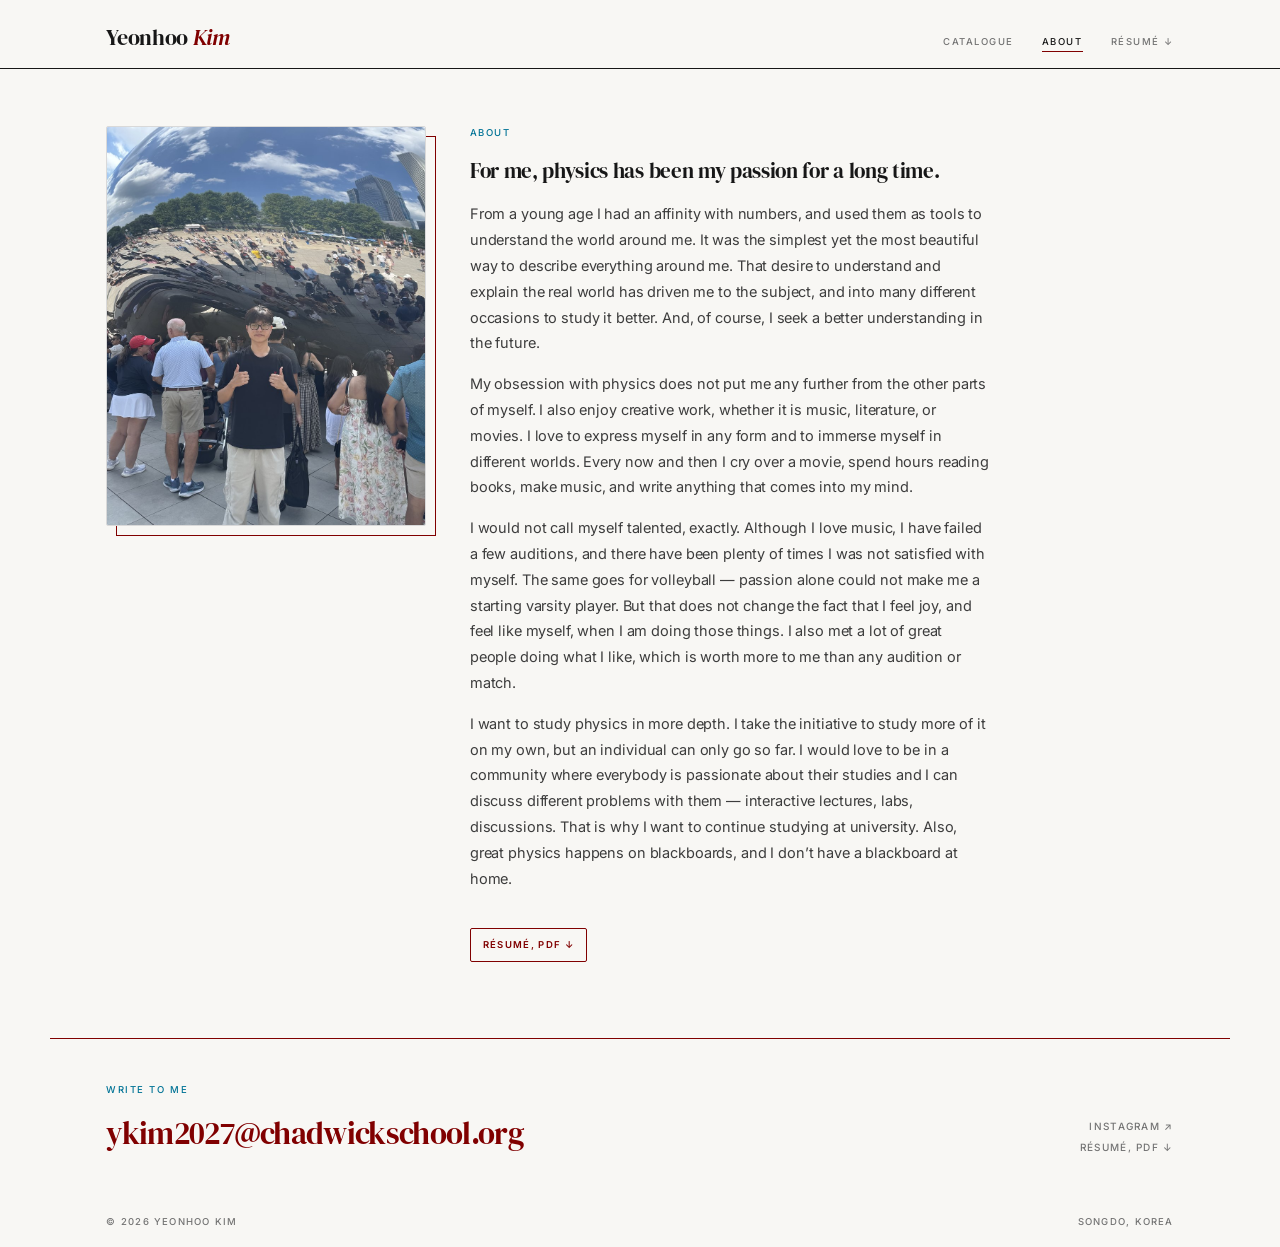
==== about.html @ 5da49234 "Initial commit" ====
<!DOCTYPE html>
<html lang="en">
<head>
  <meta charset="utf-8">
  <meta name="viewport" content="width=device-width, initial-scale=1">
  <title>About &mdash; Yeonhoo Kim</title>
  <meta name="description" content="About Yeonhoo Kim, Class of 2027.">

  <link rel="preconnect" href="https://fonts.googleapis.com">
  <link rel="preconnect" href="https://fonts.gstatic.com" crossorigin>
  <link href="https://fonts.googleapis.com/css2?family=DM+Serif+Display:ital@0;1&family=Inter:wght@400;500;600&display=swap" rel="stylesheet">

  <link rel="stylesheet" href="css/main.css">
  <link rel="stylesheet" href="css/about.css">
</head>
<body data-page="about">
  <a class="skip-link" href="#main">Skip to content</a>

  <header class="site-header">
    <div class="shell header-inner">
      <a class="wordmark" href="index.html">Yeonhoo <em>Kim</em></a>

      <button class="nav-toggle" type="button" aria-expanded="false" aria-controls="site-nav">Menu</button>

      <nav class="site-nav label" id="site-nav" aria-label="Main">
        <a href="index.html">Catalogue</a>
        <a href="about.html" class="is-current">About</a>
        <a href="assets/resume/Yeonhoo-Kim-Resume.pdf" download>R&eacute;sum&eacute; &#8595;</a>
      </nav>
    </div>
  </header>

  <main id="main">

    <section class="shell about">
      <figure>
        <img class="about-portrait is-photo" src="assets/images/portrait.jpg"
             alt="Yeonhoo Kim at Cloud Gate in Chicago" loading="lazy">
      </figure>
      <div class="about-body">
        <div class="label label--deep">About</div>
            <p>For me, physics has been my passion for a long time.</p>
            <p>From a young age I had an affinity with numbers, and used them as tools to understand the world around me. It was the simplest yet the most beautiful way to describe everything around me. That desire to understand and explain the real world has driven me to the subject, and into many different occasions to study it better. And, of course, I seek a better understanding in the future.</p>
            <p>My obsession with physics does not put me any further from the other parts of myself. I also enjoy creative work, whether it is music, literature, or movies. I love to express myself in any form and to immerse myself in different worlds. Every now and then I cry over a movie, spend hours reading books, make music, and write anything that comes into my mind.</p>
            <p>I would not call myself talented, exactly. Although I love music, I have failed a few auditions, and there have been plenty of times I was not satisfied with myself. The same goes for volleyball &mdash; passion alone could not make me a starting varsity player. But that does not change the fact that I feel joy, and feel like myself, when I am doing those things. I also met a lot of great people doing what I like, which is worth more to me than any audition or match.</p>
            <p>I want to study physics in more depth. I take the initiative to study more of it on my own, but an individual can only go so far. I would love to be in a community where everybody is passionate about their studies and I can discuss different problems with them &mdash; interactive lectures, labs, discussions. That is why I want to continue studying at university. Also, great physics happens on blackboards, and I don&rsquo;t have a blackboard at home.</p>
        <a class="chip chip--primary" href="assets/resume/Yeonhoo-Kim-Resume.pdf" download>R&eacute;sum&eacute;, PDF &#8595;</a>
      </div>
    </section>

  </main>

  <footer class="shell site-footer">
      <div>
        <div class="footer-label label">Write to me</div>
        <a class="footer-email" href="mailto:ykim2027@chadwickschool.org">ykim2027@chadwickschool.org</a>
      </div>
      <div class="footer-links">
        <a href="https://www.instagram.com/yeonhoo__09/" target="_blank" rel="noopener">Instagram &#8599;</a><br>
        <a href="assets/resume/Yeonhoo-Kim-Resume.pdf" download>R&eacute;sum&eacute;, PDF &#8595;</a>
      </div>
  </footer>

  <div class="shell footer-colophon">
    <span>&copy; <span data-current-year>2026</span> Yeonhoo Kim</span>
    <span>Songdo, Korea</span>
  </div>

  <script src="js/main.js" defer></script>
  <script src="js/about.js" defer></script>
</body>
</html>
---- css/main.css ----
/* ==========================================================================
   main.css — shared foundation
   Loaded by every page. Contains design tokens, base type, the site header,
   the site footer, and components that appear on more than one page.
   Page-specific rules belong in the stylesheet named after that page.
   ========================================================================== */

/* --------------------------------------------------------------------------
   1. Design tokens
   Palette is locked. Change a value here and it changes everywhere.
   -------------------------------------------------------------------------- */
:root {
  /* palette */
  --paper:      #F8F7F4;   /* page background */
  --ink:        #171717;   /* main text */
  --maroon:     #800000;   /* primary — titles, italics, accents */
  --deep:       #007396;   /* labels, catalogue numbers */
  --slate:      #737373;   /* muted text */
  --rule:       #D9D9D9;   /* hairlines and borders */
  --bright:     #3EB1C8;   /* hover and focus ONLY — never at rest */

  /* derived surfaces */
  --tint:       #EDEBE6;   /* empty image frame fill */
  --tint-line:  #DFDCD5;   /* empty image frame diagonal */
  --row-hover:  #F2F0EB;   /* list row hover */

  /* type */
  --display: "DM Serif Display", "Iowan Old Style", "Palatino Linotype", Georgia, serif;
  --body:    "Inter", ui-sans-serif, -apple-system, BlinkMacSystemFont, "Segoe UI", Roboto, sans-serif;

  /* layout */
  --shell:  1180px;
  --gutter: clamp(20px, 4.4vw, 60px);
}

/* --------------------------------------------------------------------------
   2. Base
   -------------------------------------------------------------------------- */
*, *::before, *::after { box-sizing: border-box; }

html { -webkit-text-size-adjust: 100%; scroll-behavior: smooth; }

body {
  margin: 0;
  background: var(--paper);
  color: var(--ink);
  font-family: var(--body);
  font-size: 15px;
  line-height: 1.6;
  letter-spacing: -0.008em;
  -webkit-font-smoothing: antialiased;
  font-optical-sizing: auto;
}

img { max-width: 100%; display: block; }

a { color: inherit; }

:focus-visible {
  outline: 2px solid var(--bright);
  outline-offset: 3px;
}

@media (prefers-reduced-motion: reduce) {
  html { scroll-behavior: auto; }
  *, *::before, *::after { transition: none !important; animation: none !important; }
}

/* skip link — keyboard users land here first */
.skip-link {
  position: absolute;
  left: -9999px;
  top: 0;
  background: var(--maroon);
  color: var(--paper);
  padding: 10px 16px;
  font-size: 12px;
  font-weight: 600;
  z-index: 100;
  text-decoration: none;
}
.skip-link:focus { left: 8px; top: 8px; }

/* --------------------------------------------------------------------------
   3. Layout helpers
   -------------------------------------------------------------------------- */
.shell {
  max-width: var(--shell);
  margin-inline: auto;
  padding-inline: var(--gutter);
}

/* --------------------------------------------------------------------------
   4. Type utilities
   .label is the small-caps specimen label used throughout. Wide tracking at
   weight 500 is what replaced the monospace face — keep both values together.
   -------------------------------------------------------------------------- */
.label {
  font-weight: 500;
  text-transform: uppercase;
  letter-spacing: 0.16em;
  font-size: 9.5px;
  line-height: 1.4;
}

.label--deep  { color: var(--deep); }
.label--slate { color: var(--slate); }

/* DM Serif Display ships in ONE weight (400). Never synthesize bold or light —
   change size instead. Tracking tightens as the face grows. */
.display { font-family: var(--display); font-weight: 400; }

/* --------------------------------------------------------------------------
   5. Empty image frame
   Diagonal cross is the standard design-tool mark for an unfilled slot.
   Replace .is-blank with a real <img> when the photograph exists.
   -------------------------------------------------------------------------- */
.is-blank {
  background-color: var(--tint);
  background-image: url("data:image/svg+xml,%3Csvg xmlns='http://www.w3.org/2000/svg' preserveAspectRatio='none' viewBox='0 0 100 100'%3E%3Cpath d='M0 0 L100 100 M100 0 L0 100' stroke='%23DFDCD5' stroke-width='0.6' vector-effect='non-scaling-stroke'/%3E%3C/svg%3E");
  background-size: 100% 100%;
}

/* aspect-ratio utilities */
.ratio-16-9 { aspect-ratio: 16 / 9; }
.ratio-4-3  { aspect-ratio: 4 / 3; }
.ratio-4-5  { aspect-ratio: 4 / 5; }
.ratio-1-1  { aspect-ratio: 1 / 1; }

/* --------------------------------------------------------------------------
   6. Site header — identical on every page
   -------------------------------------------------------------------------- */
.site-header { border-bottom: 1.5px solid var(--ink); }

.header-inner {
  display: flex;
  align-items: baseline;
  justify-content: space-between;
  gap: 16px;
  padding-top: 26px;
  padding-bottom: 16px;
}

.wordmark {
  font-family: var(--display);
  font-weight: 400;
  font-size: 22px;
  letter-spacing: -0.015em;
  line-height: 1;
  text-decoration: none;
  color: var(--ink);
  flex: none;
}
/* the italic maroon appears exactly twice on the site: here and the homepage
   headline. Adding a third occurrence dilutes it. */
.wordmark em { font-style: italic; color: var(--maroon); }

.site-nav {
  display: flex;
  align-items: baseline;
  gap: clamp(12px, 2.2vw, 28px);
}

.site-nav a {
  color: var(--slate);
  text-decoration: none;
  transition: color 0.15s;
}
.site-nav a:hover { color: var(--maroon); }

.site-nav a.is-current {
  color: var(--ink);
  border-bottom: 1px solid var(--maroon);
  padding-bottom: 3px;
}

/* mobile menu button — hidden until the breakpoint */
.nav-toggle {
  display: none;
  flex: none;
  background: none;
  border: 1px solid var(--rule);
  border-radius: 2px;
  padding: 8px 11px;
  cursor: pointer;
  font-family: var(--body);
  font-size: 9.5px;
  font-weight: 600;
  letter-spacing: 0.16em;
  text-transform: uppercase;
  color: var(--ink);
  transition: border-color 0.15s, color 0.15s;
}
.nav-toggle:hover { border-color: var(--maroon); color: var(--maroon); }

/* --------------------------------------------------------------------------
   7. Breadcrumb
   -------------------------------------------------------------------------- */
.crumb {
  padding-top: 20px;
  display: flex;
  gap: 8px;
  align-items: center;
  flex-wrap: wrap;
  color: var(--slate);
}
.crumb a { color: var(--slate); text-decoration: none; transition: color 0.15s; }
.crumb a:hover { color: var(--maroon); }
.crumb-sep { color: var(--rule); }
.crumb-current { color: var(--ink); }

/* --------------------------------------------------------------------------
   8. Contents list — dotted-leader index
   Used on the homepage and inside every room.
   -------------------------------------------------------------------------- */
.contents { padding-top: 16px; padding-bottom: clamp(34px, 4.4vw, 54px); }
.contents--ruled { border-top: 1.5px solid var(--ink); }

.contents-heading {
  color: var(--slate);
  margin: 0 0 12px;
  font-size: 9.5px;
  font-weight: 600;
  letter-spacing: 0.2em;
  text-transform: uppercase;
}

.contents-list {
  display: grid;
  grid-template-columns: repeat(2, 1fr);
  gap: 0 clamp(24px, 4vw, 54px);
}

.contents-list a {
  display: flex;
  align-items: baseline;
  gap: 10px;
  padding: 10px 0;
  border-bottom: 1px solid var(--rule);
  text-decoration: none;
  font-size: 13.5px;
  letter-spacing: -0.008em;
  transition: color 0.15s;
}
.contents-list a:hover { color: var(--maroon); }

.contents-num {
  color: var(--deep);
  font-weight: 600;
  font-size: 10px;
  letter-spacing: 0.1em;
  flex: none;
  width: 26px;
  font-variant-numeric: tabular-nums;
}

.contents-leader {
  flex: 1;
  border-bottom: 1px dotted var(--rule);
  transform: translateY(-3px);
}

.contents-meta {
  font-size: 11px;
  color: var(--slate);
  font-variant-numeric: tabular-nums;
  flex: none;
}

/* --------------------------------------------------------------------------
   9. Link chips
   -------------------------------------------------------------------------- */
.chips { display: flex; flex-wrap: wrap; gap: 8px; }

.chip {
  border: 1px solid var(--rule);
  border-radius: 2px;
  padding: 8px 12px;
  text-decoration: none;
  color: var(--slate);
  font-size: 9.5px;
  font-weight: 600;
  letter-spacing: 0.14em;
  text-transform: uppercase;
  transition: background 0.15s, border-color 0.15s, color 0.15s;
}
.chip:hover { background: var(--bright); border-color: var(--bright); color: #0d2f36; }

.chip--primary { border-color: var(--maroon); color: var(--maroon); }
.chip--primary:hover { background: var(--maroon); border-color: var(--maroon); color: var(--paper); }

/* --------------------------------------------------------------------------
   10. Site footer — identical on every page
   -------------------------------------------------------------------------- */
.site-footer {
  border-top: 1.5px solid var(--maroon);
  padding-top: clamp(28px, 3.6vw, 44px);
  padding-bottom: clamp(28px, 3.6vw, 42px);
  display: grid;
  grid-template-columns: 1fr auto;
  gap: clamp(18px, 3vw, 40px);
  align-items: end;
}

.footer-label { color: var(--deep); margin-bottom: 12px; }

.footer-email {
  font-family: var(--display);
  font-weight: 400;
  font-size: clamp(19px, 2.7vw, 31px);
  color: var(--maroon);
  text-decoration: none;
  letter-spacing: -0.022em;
  border-bottom: 1px solid transparent;
  transition: border-color 0.15s;
  word-break: break-word;
}
.footer-email:hover { border-bottom-color: var(--bright); }

.footer-links {
  text-align: right;
  line-height: 2.1;
  font-size: 10px;
  font-weight: 500;
  letter-spacing: 0.13em;
  text-transform: uppercase;
  color: var(--slate);
}
.footer-links a { color: inherit; text-decoration: none; transition: color 0.15s; }
.footer-links a:hover { color: var(--maroon); }

.footer-colophon {
  padding-top: 14px;
  padding-bottom: 18px;
  font-size: 9.5px;
  font-weight: 500;
  letter-spacing: 0.13em;
  text-transform: uppercase;
  color: var(--slate);
  display: flex;
  justify-content: space-between;
  flex-wrap: wrap;
  gap: 8px;
}

/* --------------------------------------------------------------------------
   11. Responsive
   -------------------------------------------------------------------------- */
@media (max-width: 860px) {
  .contents-list { grid-template-columns: 1fr; }
  .site-footer { grid-template-columns: 1fr; }
  .footer-links { text-align: left; }
}

@media (max-width: 620px) {
  .header-inner { flex-wrap: wrap; align-items: center; }

  .nav-toggle { display: block; order: 2; }

  .site-nav {
    order: 3;
    flex-basis: 100%;
    flex-direction: column;
    align-items: flex-start;
    gap: 0;
    max-height: 0;
    overflow: hidden;
    transition: max-height 0.25s ease;
  }
  .site-nav.is-open { max-height: 260px; }

  .site-nav a {
    width: 100%;
    padding: 13px 0;
    border-bottom: 1px solid var(--rule);
  }
  .site-nav a.is-current { border-bottom-color: var(--maroon); padding-bottom: 13px; }
}

/* --------------------------------------------------------------------------
   12. Authoring aid — DELETE BEFORE PUBLISHING
   Every .draft-note marks something only Yeonhoo can write. They are styled
   to be impossible to mistake for finished content. When the site is ready,
   deleting every .draft-note block and this rule is the last step.
   -------------------------------------------------------------------------- */
.draft-note {
  border: 1px dashed var(--maroon);
  border-radius: 2px;
  padding: 14px 16px;
  margin-top: 18px;
  background: #FBF7F6;
  max-width: 56ch;
}

.draft-note-label {
  color: var(--maroon);
  font-size: 8.5px;
  font-weight: 600;
  letter-spacing: 0.16em;
  text-transform: uppercase;
  margin-bottom: 8px;
}

.draft-note ul {
  margin: 0;
  padding-left: 17px;
  font-size: 12.5px;
  line-height: 1.75;
  color: var(--slate);
  letter-spacing: -0.004em;
}
.draft-note li::marker { color: var(--maroon); }
.draft-note li + li { margin-top: 5px; }

/* the room-level note sits under the contents list, outside an entry */
.contents .draft-note { margin-top: 22px; }

/* entry facts need a wrapper class now that captions vary */
.entry-fact-item { min-width: 0; }

/* --------------------------------------------------------------------------
   13. Real images
   Replaces the .is-blank placeholder wherever a photograph now exists. The
   ratio utilities still control the box; object-fit stops the photo distorting.
   -------------------------------------------------------------------------- */
img.is-photo {
  width: 100%;
  height: 100%;
  object-fit: cover;
  display: block;
  background: var(--tint);
}

/* certificates and scans read better whole than cropped */
img.is-document {
  width: 100%;
  height: 100%;
  object-fit: contain;
  display: block;
  background: #FFFFFF;
}

figure { margin: 0; }

figcaption {
  font-size: 10.5px;
  line-height: 1.55;
  color: var(--slate);
  margin-top: 7px;
  letter-spacing: -0.002em;
}
---- css/about.css ----
/* ==========================================================================
   about.css — About page only

   The About page is intentionally unbuilt. These rules cover the placeholder
   state and the portrait-plus-prose layout it will most likely become.
   Delete .about-placeholder once real content lands.
   ========================================================================== */

/* --------------------------------------------------------------------------
   Placeholder state — remove when content is written
   -------------------------------------------------------------------------- */
.about-placeholder {
  padding-top: clamp(56px, 8vw, 110px);
  padding-bottom: clamp(56px, 8vw, 110px);
  max-width: 52ch;
}

.about-placeholder-title {
  font-family: var(--display);
  font-weight: 400;
  font-size: clamp(30px, 4.4vw, 50px);
  line-height: 1.04;
  letter-spacing: -0.028em;
  margin: 14px 0 18px;
}

.about-placeholder p {
  font-size: 14.5px;
  line-height: 1.75;
  color: var(--slate);
  margin: 0 0 14px;
  letter-spacing: -0.009em;
}

/* --------------------------------------------------------------------------
   Intended layout — portrait beside prose.
   Unused until the placeholder is replaced; kept here so the structure is
   already decided rather than improvised later.
   -------------------------------------------------------------------------- */
.about {
  display: grid;
  grid-template-columns: 200px 1fr;
  gap: clamp(20px, 3.4vw, 48px);
  align-items: start;
  padding-top: clamp(34px, 4.4vw, 58px);
  padding-bottom: clamp(46px, 6vw, 78px);
}

.about-portrait {
  position: relative;
  aspect-ratio: 4 / 5;
  border: 1px solid var(--rule);
  border-radius: 2px;
}
/* offset maroon frame, echoing the catalogue's object treatment */
.about-portrait::after {
  content: "";
  position: absolute;
  inset: 10px -10px -10px 10px;
  border: 1px solid var(--maroon);
  z-index: -1;
}

.about-body p {
  font-size: 14.5px;
  line-height: 1.78;
  color: #3d3d3d;
  margin: 0 0 15px;
  max-width: 58ch;
  letter-spacing: -0.009em;
}

/* opening paragraph carries the serif — sets it apart as a statement */
.about-body p:first-of-type {
  font-family: var(--display);
  font-size: clamp(17px, 2vw, 21px);
  line-height: 1.5;
  color: var(--ink);
  letter-spacing: -0.015em;
}

@media (max-width: 640px) {
  .about { grid-template-columns: 1fr; }
  .about-portrait { max-width: 180px; }
}

/* --------------------------------------------------------------------------
   Live layout — replaces the placeholder state above.
   The portrait sits inside a <figure>, so the offset maroon frame is drawn on
   the figure rather than the image itself.
   -------------------------------------------------------------------------- */
.about > figure { position: relative; }

.about > figure::after {
  content: "";
  position: absolute;
  inset: 10px -10px -10px 10px;
  border: 1px solid var(--maroon);
  z-index: -1;
}

.about-portrait {
  aspect-ratio: 4 / 5;
  border: 1px solid var(--rule);
  border-radius: 2px;
}

.about-body > .label { margin-bottom: 16px; }
.about-body .chip { margin-top: 22px; display: inline-block; }

/* --------------------------------------------------------------------------
   Larger portrait
   The column was 200px, which made the photograph an afterthought beside the
   prose. At 300px it holds its own without pushing the text measure below a
   comfortable line length.
   -------------------------------------------------------------------------- */
.about { grid-template-columns: minmax(240px, 320px) 1fr; }

@media (max-width: 760px) {
  .about { grid-template-columns: 1fr; }
  .about > figure { max-width: 320px; }
}
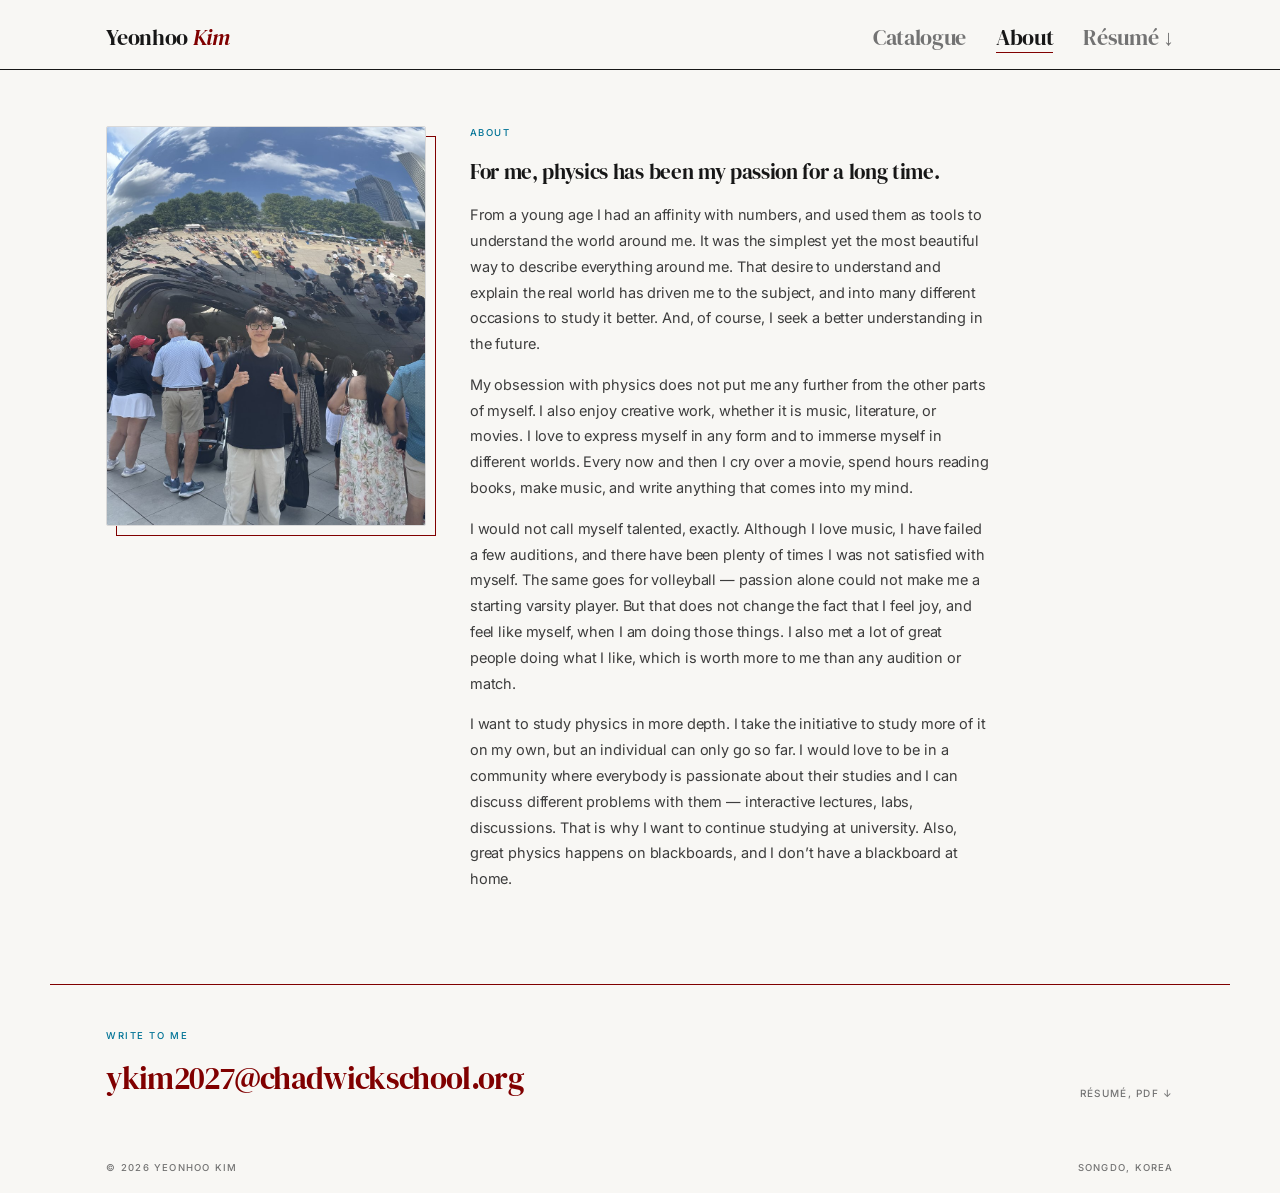
==== commit df76adf2: "Update about.html remove instagram" ====
--- a/about.html
+++ b/about.html
@@ -44,7 +44,6 @@
             <p>My obsession with physics does not put me any further from the other parts of myself. I also enjoy creative work, whether it is music, literature, or movies. I love to express myself in any form and to immerse myself in different worlds. Every now and then I cry over a movie, spend hours reading books, make music, and write anything that comes into my mind.</p>
             <p>I would not call myself talented, exactly. Although I love music, I have failed a few auditions, and there have been plenty of times I was not satisfied with myself. The same goes for volleyball &mdash; passion alone could not make me a starting varsity player. But that does not change the fact that I feel joy, and feel like myself, when I am doing those things. I also met a lot of great people doing what I like, which is worth more to me than any audition or match.</p>
             <p>I want to study physics in more depth. I take the initiative to study more of it on my own, but an individual can only go so far. I would love to be in a community where everybody is passionate about their studies and I can discuss different problems with them &mdash; interactive lectures, labs, discussions. That is why I want to continue studying at university. Also, great physics happens on blackboards, and I don&rsquo;t have a blackboard at home.</p>
-        <a class="chip chip--primary" href="assets/resume/Yeonhoo-Kim-Resume.pdf" download>R&eacute;sum&eacute;, PDF &#8595;</a>
       </div>
     </section>
 
@@ -56,8 +55,7 @@
         <a class="footer-email" href="mailto:ykim2027@chadwickschool.org">ykim2027@chadwickschool.org</a>
       </div>
       <div class="footer-links">
-        <a href="https://www.instagram.com/yeonhoo__09/" target="_blank" rel="noopener">Instagram &#8599;</a><br>
-        <a href="assets/resume/Yeonhoo-Kim-Resume.pdf" download>R&eacute;sum&eacute;, PDF &#8595;</a>
+        <a class="footer-resume" href="assets/resume/Yeonhoo-Kim-Resume.pdf" download>R&eacute;sum&eacute;, PDF &#8595;</a>
       </div>
   </footer>
 
--- a/css/main.css
+++ b/css/main.css
@@ -449,3 +449,37 @@
   margin-top: 7px;
   letter-spacing: -0.002em;
 }
+
+/* --------------------------------------------------------------------------
+   14. Larger navigation
+   The nav now matches the wordmark: same face, same size. Dropping the
+   uppercase and the wide tracking is deliberate — at 22px, letter-spaced
+   capitals would run past 500px and collide with the name on a 13" laptop.
+   Serif at sentence case reads as a peer of the wordmark instead of a label.
+   -------------------------------------------------------------------------- */
+.site-nav a {
+  font-family: var(--display);
+  font-weight: 400;
+  font-size: 22px;
+  line-height: 1;
+  letter-spacing: -0.015em;
+  text-transform: none;
+}
+
+.site-nav a.is-current { padding-bottom: 4px; }
+
+/* margin rather than flex `gap` so spacing survives older rendering engines */
+.site-nav { gap: 0; }
+.site-nav a + a { margin-left: 30px; }
+
+/* wordmark and nav shrink together, so they always match */
+@media (max-width: 900px) {
+  .wordmark { font-size: 19px; }
+  .site-nav a { font-size: 19px; }
+  .site-nav a + a { margin-left: 20px; }
+}
+
+@media (max-width: 620px) {
+  .site-nav a { font-size: 21px; padding: 15px 0; }
+  .site-nav a + a { margin-left: 0; }   /* stacked, not inline */
+}
